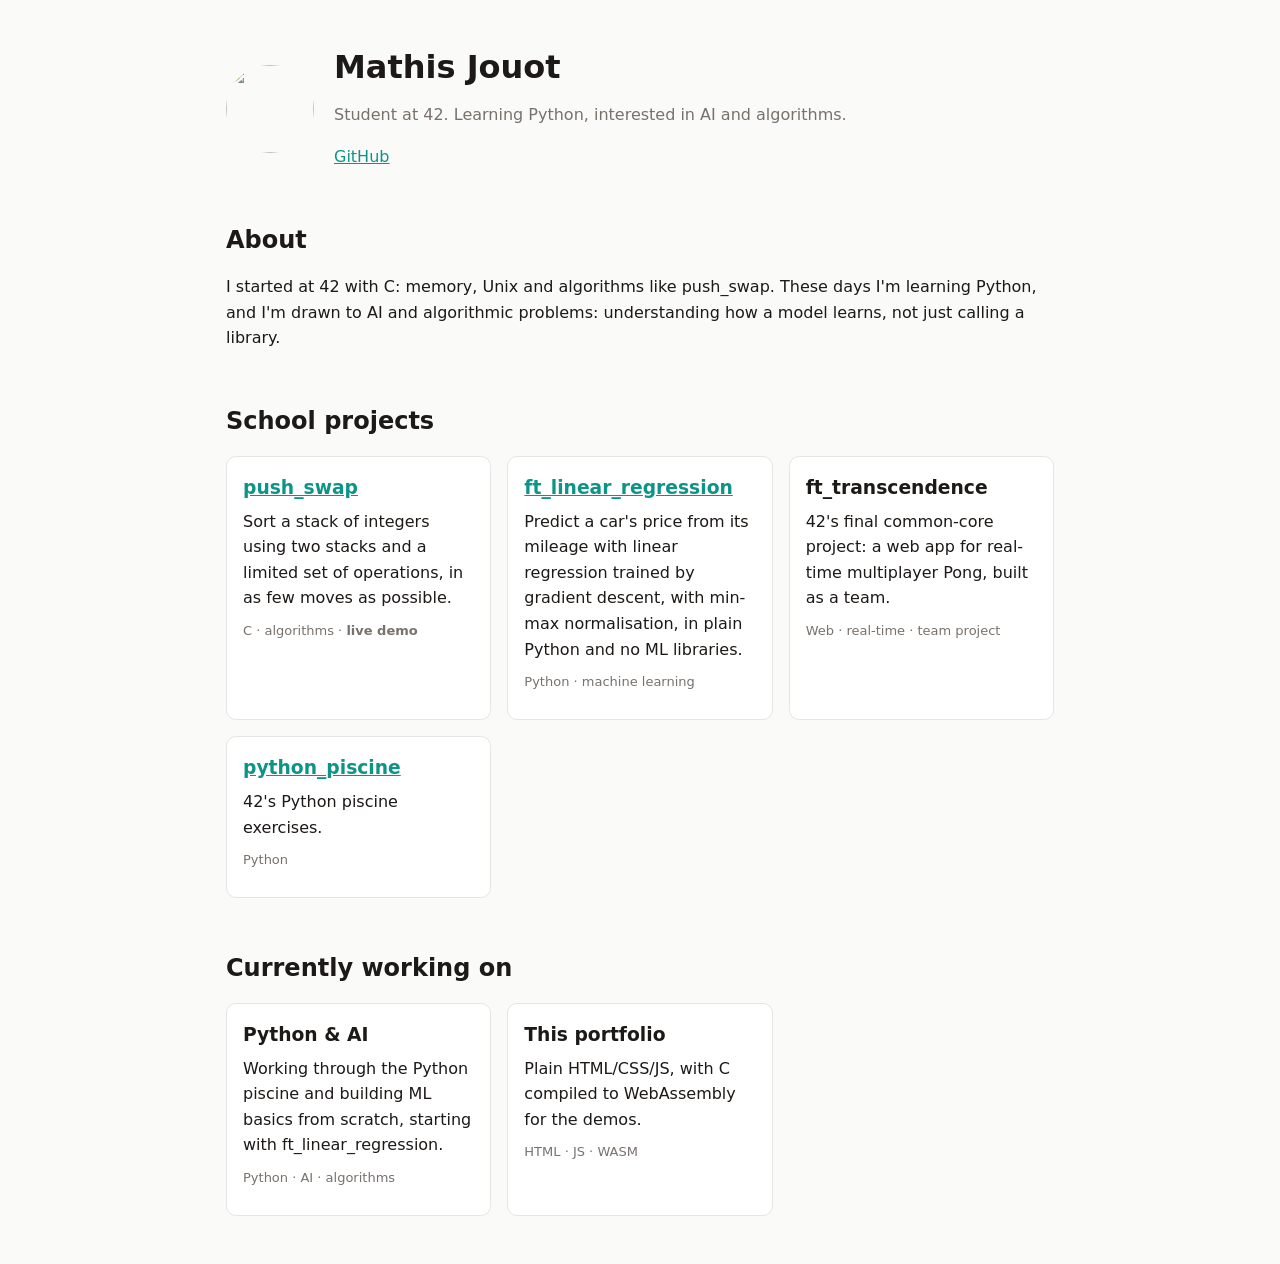
==== index.html @ 3a3fe17b "Initial portfolio test thing" ====
<!doctype html>
<html lang="en">
<head>
  <meta charset="utf-8">
  <meta name="viewport" content="width=device-width, initial-scale=1">
  <title>Mathis Jouot · Portfolio</title>
  <meta name="description" content="Projects from 42 and beyond.">
  <base target="_blank">
  <link rel="stylesheet" href="style.css">
</head>
<body>
<main>
  <header class="hero">
    <img src="https://github.com/qstrql.png" alt="">
    <div>
      <h1>Mathis Jouot</h1>
      <p class="muted">Student at 42. Learning Python, interested in AI and algorithms.</p>
      <a href="https://github.com/qstrql">GitHub</a>
    </div>
  </header>

  <section>
    <h2>About</h2>
    <p>
      I started at 42 with C: memory, Unix and algorithms like push_swap. These days I'm learning Python,
      and I'm drawn to AI and algorithmic problems: understanding how a model learns, not just calling a library.
    </p>
  </section>

  <section>
    <h2>School projects</h2>
    <div class="grid">
      <article class="card">
        <h3><a href="projects/push_swap.html" target="_self">push_swap</a></h3>
        <p>Sort a stack of integers using two stacks and a limited set of operations, in as few moves as possible.</p>
        <p class="tags">C · algorithms · <strong>live demo</strong></p>
      </article>
      <article class="card">
        <h3><a href="https://github.com/qstrql/ft_linear_regression">ft_linear_regression</a></h3>
        <p>Predict a car's price from its mileage with linear regression trained by gradient descent, with min-max normalisation, in plain Python and no ML libraries.</p>
        <p class="tags">Python · machine learning</p>
      </article>
      <article class="card">
        <h3>ft_transcendence</h3>
        <p>42's final common-core project: a web app for real-time multiplayer Pong, built as a team.</p>
        <p class="tags">Web · real-time · team project</p>
      </article>
      <!-- Copy a card per project. Link to a page only if it has a demo; otherwise link the repo. -->
      <article class="card">
        <h3><a href="https://github.com/qstrql">python_piscine</a></h3>
        <p>42's Python piscine exercises.</p>
        <p class="tags">Python</p>
      </article>
    </div>
  </section>

  <section>
    <h2>Currently working on</h2>
    <div class="grid">
      <article class="card">
        <h3>Python &amp; AI</h3>
        <p>Working through the Python piscine and building ML basics from scratch, starting with ft_linear_regression.</p>
        <p class="tags">Python · AI · algorithms</p>
      </article>
      <article class="card">
        <h3>This portfolio</h3>
        <p>Plain HTML/CSS/JS, with C compiled to WebAssembly for the demos.</p>
        <p class="tags">HTML · JS · WASM</p>
      </article>
    </div>
  </section>
</main>
</body>
</html>
---- style.css ----
:root {
  --bg: #fafaf9;
  --fg: #1c1917;
  --muted: #78716c;
  --card: #ffffff;
  --border: #e7e5e4;
  --accent: #0d9488;
}
@media (prefers-color-scheme: dark) {
  :root {
    --bg: #0c0a09;
    --fg: #f5f5f4;
    --muted: #a8a29e;
    --card: #1c1917;
    --border: #292524;
    --accent: #2dd4bf;
  }
}

* { box-sizing: border-box; }
body {
  margin: 0;
  background: var(--bg);
  color: var(--fg);
  font: 16px/1.6 system-ui, sans-serif;
}
main { max-width: 860px; margin: 0 auto; padding: 48px 16px; }
a { color: var(--accent); }
h1, h2 { line-height: 1.2; }
section { margin-top: 56px; }
.muted { color: var(--muted); }

.hero { display: flex; gap: 20px; align-items: center; flex-wrap: wrap; }
.hero img { width: 88px; height: 88px; border-radius: 50%; }
.hero h1 { margin: 0; }

.grid { display: grid; grid-template-columns: repeat(auto-fill, minmax(240px, 1fr)); gap: 16px; }
.card {
  background: var(--card);
  border: 1px solid var(--border);
  border-radius: 10px;
  padding: 16px;
}
.card h3 { margin: 0 0 6px; }
.card p { margin: 0 0 10px; }
.tags { font-size: 13px; color: var(--muted); }

button, input, select {
  font: inherit;
  color: var(--fg);
  background: var(--card);
  border: 1px solid var(--border);
  border-radius: 6px;
  padding: 6px 10px;
}
button { cursor: pointer; }
button:hover { border-color: var(--accent); }

.controls { display: flex; flex-wrap: wrap; gap: 8px; align-items: center; margin: 12px 0; }
.controls input[type=text] { flex: 1 1 200px; min-width: 0; }
canvas { width: 100%; height: 360px; display: block; background: var(--card); border: 1px solid var(--border); border-radius: 10px; }
pre { overflow-x: auto; }
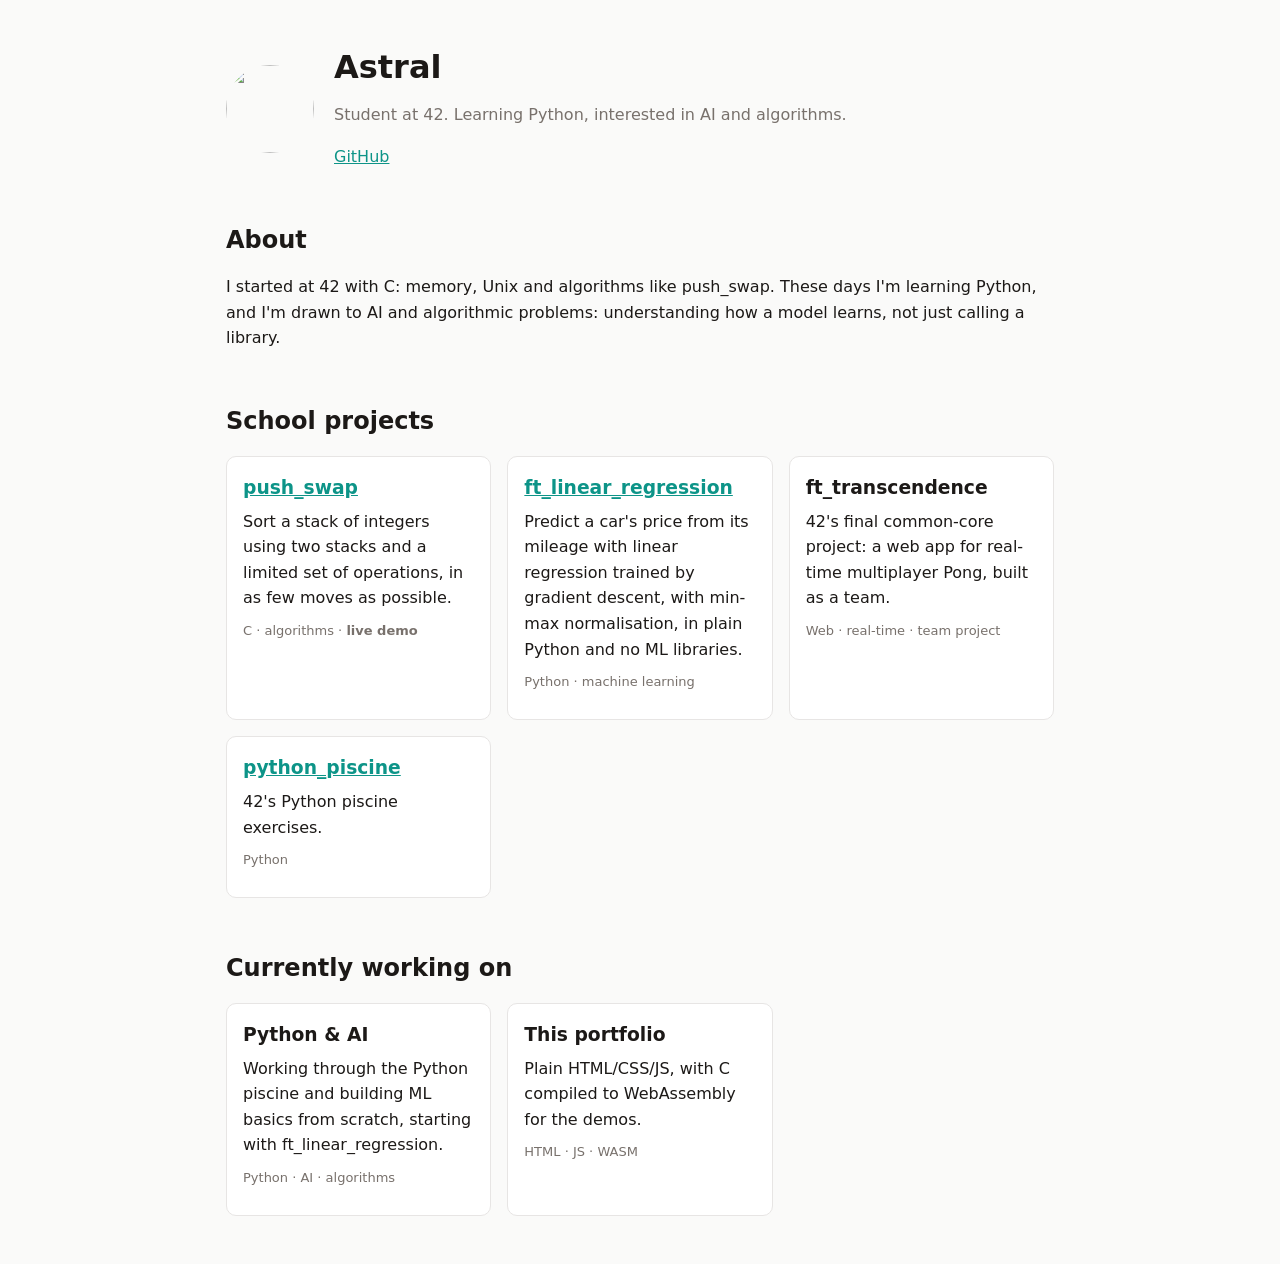
==== commit 1178eccf: "no name in plain text" ====
--- a/index.html
+++ b/index.html
@@ -3,7 +3,7 @@
 <head>
   <meta charset="utf-8">
   <meta name="viewport" content="width=device-width, initial-scale=1">
-  <title>Mathis Jouot · Portfolio</title>
+  <title>Astral · Portfolio</title>
   <meta name="description" content="Projects from 42 and beyond.">
   <base target="_blank">
   <link rel="stylesheet" href="style.css">
@@ -13,7 +13,7 @@
   <header class="hero">
     <img src="https://github.com/qstrql.png" alt="">
     <div>
-      <h1>Mathis Jouot</h1>
+      <h1>Astral</h1>
       <p class="muted">Student at 42. Learning Python, interested in AI and algorithms.</p>
       <a href="https://github.com/qstrql">GitHub</a>
     </div>
